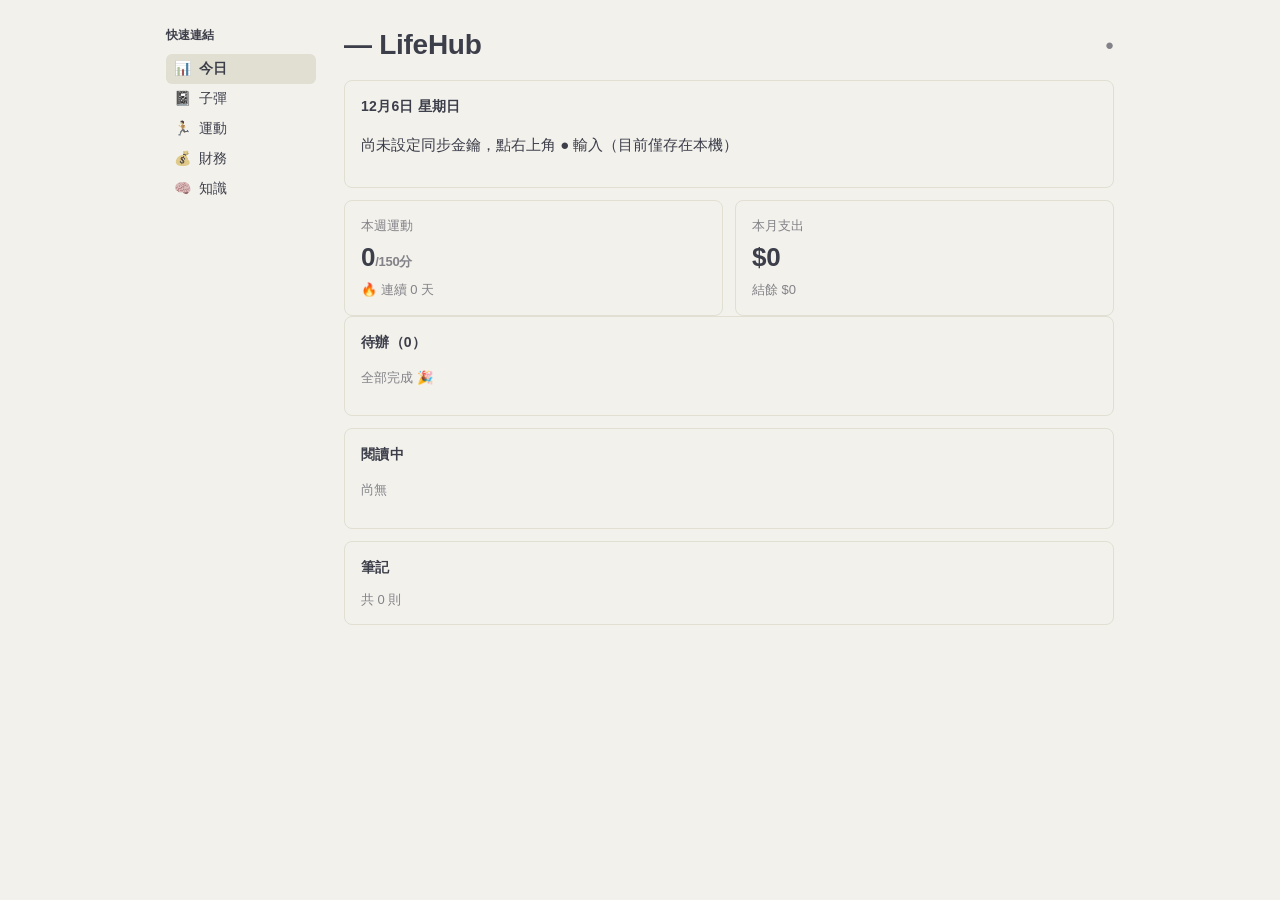
==== docs/index.html @ 7419448b "v1.2.1: single background color, strict palette (no hero images) Co-Authored-By: Claude Sonnet 5.5 <" ====
<!doctype html>
<html lang="zh-Hant"><head>
<meta charset="utf-8"><meta name="viewport" content="width=device-width,initial-scale=1,viewport-fit=cover">
<meta name="theme-color" content="#FCFBF9" media="(prefers-color-scheme: light)"><meta name="theme-color" content="#1E2027" media="(prefers-color-scheme: dark)">
<meta name="apple-mobile-web-app-capable" content="yes"><meta name="apple-mobile-web-app-status-bar-style" content="default">
<link rel="manifest" href="manifest.json"><link rel="apple-touch-icon" href="icon.svg">
<title>LifeHub</title><link rel="stylesheet" href="style.css"></head>
<body>
<div id="shell">
  <nav id="tabs"></nav>
  <div id="content">
    <header><h1>— LifeHub</h1><span id="sync" title="點擊立即同步">●</span></header>
    <main id="view"></main>
  </div>
</div>
<script src="app.js"></script>
</body></html>
---- docs/style.css ----
/* 方案 C：植物 Notion 頁 — Ivory / Moss / Smoke / Garden / Midnight */
/* 配色（嚴格取自方案 C 色票）：Ivory #F3F1EC · Moss #B6B8AB · Smoke #9FA3AD · Garden #E0DFD2 · Midnight #3C3E4A */
:root{--ivory:#F3F1EC;--moss:#B6B8AB;--smoke:#9FA3AD;--garden:#E0DFD2;--midnight:#3C3E4A;
--bg:var(--ivory);--card:var(--ivory);--soft:var(--garden);--line:var(--garden);--tx:var(--midnight);
--mut:color-mix(in srgb,var(--midnight) 62%,var(--ivory));--ac:var(--midnight);--btntx:var(--ivory);--link:color-mix(in srgb,var(--midnight) 78%,var(--ivory));
--ok:color-mix(in srgb,var(--moss) 55%,var(--midnight));--bad:var(--midnight)}
@media(prefers-color-scheme:dark){:root{--bg:color-mix(in srgb,var(--midnight) 62%,#000);--card:var(--midnight);--soft:color-mix(in srgb,var(--midnight) 82%,var(--ivory));--line:color-mix(in srgb,var(--midnight) 78%,var(--ivory));
--tx:var(--ivory);--mut:var(--smoke);--ac:var(--moss);--btntx:var(--midnight);--link:var(--moss);--ok:var(--moss);--bad:var(--garden)}}
*{box-sizing:border-box}
body{margin:0;background:var(--bg);color:var(--tx);font:15px/1.65 -apple-system,"PingFang TC","Noto Sans TC",sans-serif;padding-bottom:72px}
#shell{max-width:980px;margin:auto;padding:0 16px}
header{display:flex;justify-content:space-between;align-items:center;padding:18px 0 6px}
h1{margin:0;font-size:28px;letter-spacing:-.01em;font-weight:700}h2{font-size:14px;margin:0 0 10px;font-weight:700;letter-spacing:.02em}
#sync{cursor:pointer;color:var(--mut)}#sync.ok{color:var(--ok)}#sync.err{color:var(--bad)}
main{padding-top:6px}
header{padding-top:max(22px,env(safe-area-inset-top))}
.card{background:var(--card);border:1px solid var(--line);border-radius:8px;padding:14px 16px;margin-bottom:12px}
.grid{display:grid;grid-template-columns:1fr 1fr;gap:12px}.grid>.card{margin-bottom:0}
.big{font-size:26px;font-weight:700;letter-spacing:-.01em}.mut{color:var(--mut);font-size:13px}.ok{color:var(--ok)}.bad{color:var(--bad)}
input,select,textarea,button.b{width:100%;padding:10px 12px;margin:4px 0;border-radius:6px;border:1px solid var(--garden);background:var(--card);color:var(--tx);font:inherit}
input:focus,select:focus,textarea:focus{outline:none;border-color:var(--smoke)}
textarea{min-height:140px}
button.b{background:var(--ac);color:var(--btntx);border:0;font-weight:600;cursor:pointer}button.b.g{background:none;color:var(--mut);border:1px solid var(--line)}
.row{display:flex;gap:8px}.row>*{flex:1}
.item{display:flex;justify-content:space-between;align-items:center;padding:9px 0;border-bottom:1px solid var(--line)}.item:last-child{border:0}
.x{background:none;border:0;color:var(--mut);font-size:18px;padding:0 6px;cursor:pointer}
.tag{display:inline-block;background:var(--garden);border-radius:99px;padding:0 9px;font-size:12px;margin:2px 4px 2px 0;color:var(--link);cursor:pointer}
@media(prefers-color-scheme:dark){.tag{background:var(--soft)}}
.bar{height:6px;background:var(--garden);border-radius:3px;overflow:hidden}.bar i{display:block;height:100%;background:var(--moss)}
a.wl{color:var(--link);cursor:pointer;text-decoration:underline;text-underline-offset:3px}
pre{white-space:pre-wrap;font:inherit;margin:0}
/* 導覽：手機＝底部分頁；桌機＝左側「快速連結」 */
nav{position:fixed;bottom:0;left:0;right:0;display:flex;background:var(--card);border-top:1px solid var(--line);padding-bottom:env(safe-area-inset-bottom);z-index:5}
nav button{flex:1;background:none;border:0;color:var(--mut);padding:9px 0;font-size:12px;cursor:pointer}nav button.on{color:var(--tx);font-weight:700}nav span{display:block;font-size:19px;filter:grayscale(.6)}
@media(min-width:860px){
  body{padding-bottom:40px}
  #shell{display:grid;grid-template-columns:150px 1fr;gap:28px}
  nav{position:static;display:block;border:0;background:none;padding:26px 0 0;z-index:auto}
  nav::before{content:"快速連結";display:block;font-size:12px;font-weight:700;margin-bottom:8px}
  nav button{display:block;width:100%;text-align:left;padding:6px 8px;font-size:14px;border-radius:6px;color:var(--tx)}
  nav button.on{background:var(--soft);font-weight:700}nav span{display:inline;font-size:14px;margin-right:8px}
}
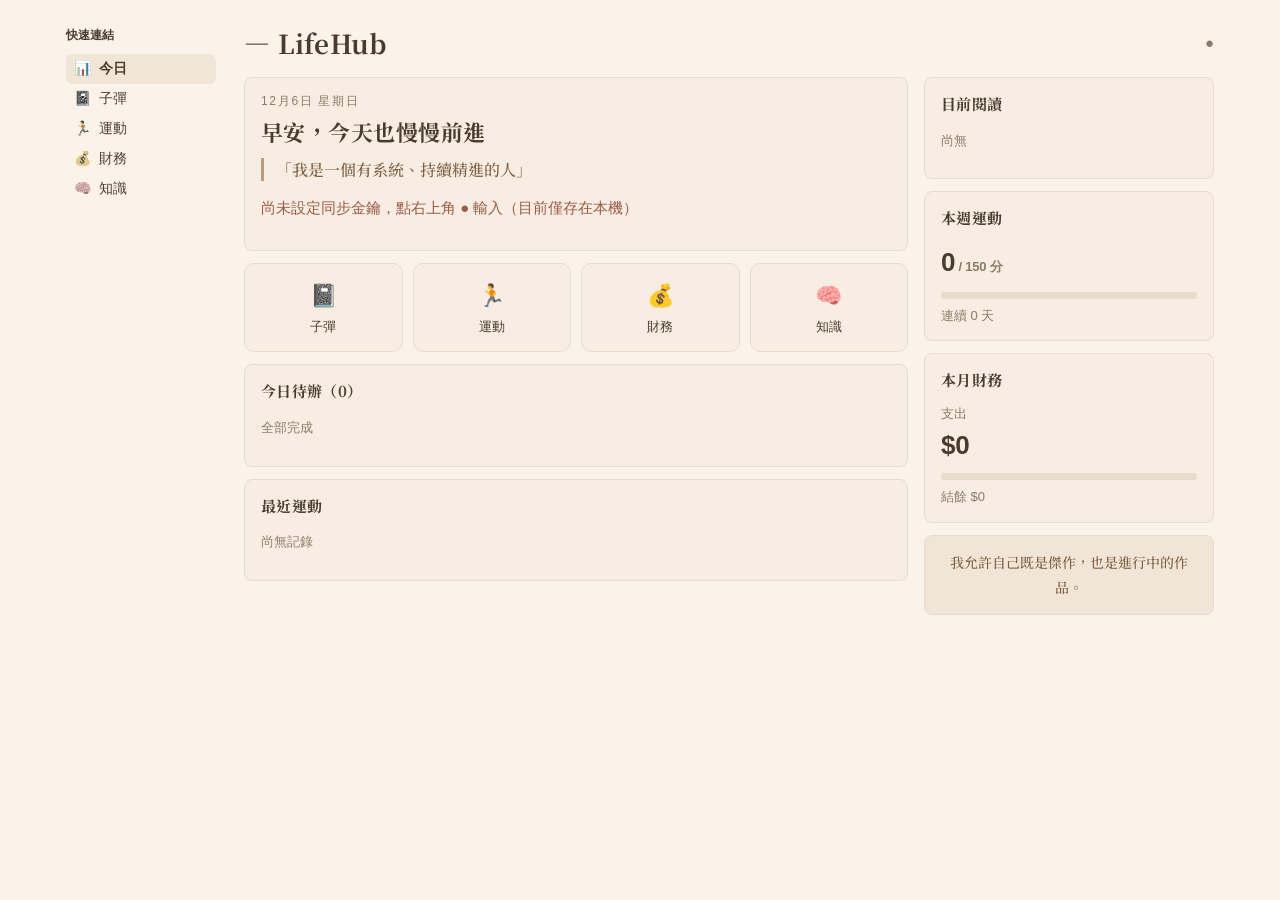
==== commit fd8a5551: "v1.3.0: warm Notion dashboard theme and Today dashboard layout Co-Authored-By: Claude Sonnet 5.5 <no" ====
--- a/docs/index.html
+++ b/docs/index.html
@@ -1,10 +1,10 @@
 <!doctype html>
 <html lang="zh-Hant"><head>
 <meta charset="utf-8"><meta name="viewport" content="width=device-width,initial-scale=1,viewport-fit=cover">
-<meta name="theme-color" content="#FCFBF9" media="(prefers-color-scheme: light)"><meta name="theme-color" content="#1E2027" media="(prefers-color-scheme: dark)">
+<meta name="theme-color" content="#FBF3EA" media="(prefers-color-scheme: light)"><meta name="theme-color" content="#2A221B" media="(prefers-color-scheme: dark)">
 <meta name="apple-mobile-web-app-capable" content="yes"><meta name="apple-mobile-web-app-status-bar-style" content="default">
 <link rel="manifest" href="manifest.json"><link rel="apple-touch-icon" href="icon.svg">
-<title>LifeHub</title><link rel="stylesheet" href="style.css"></head>
+<title>LifeHub</title><link rel="preconnect" href="https://fonts.googleapis.com"><link href="https://fonts.googleapis.com/css2?family=Noto+Serif+TC:wght@500;700&display=swap" rel="stylesheet"><link rel="stylesheet" href="style.css"></head>
 <body>
 <div id="shell">
   <nav id="tabs"></nav>
--- a/docs/style.css
+++ b/docs/style.css
@@ -1,32 +1,29 @@
 /* 方案 C：植物 Notion 頁 — Ivory / Moss / Smoke / Garden / Midnight */
-/* 配色（嚴格取自方案 C 色票）：Ivory #F3F1EC · Moss #B6B8AB · Smoke #9FA3AD · Garden #E0DFD2 · Midnight #3C3E4A */
-:root{--ivory:#F3F1EC;--moss:#B6B8AB;--smoke:#9FA3AD;--garden:#E0DFD2;--midnight:#3C3E4A;
---bg:var(--ivory);--card:var(--ivory);--soft:var(--garden);--line:var(--garden);--tx:var(--midnight);
---mut:color-mix(in srgb,var(--midnight) 62%,var(--ivory));--ac:var(--midnight);--btntx:var(--ivory);--link:color-mix(in srgb,var(--midnight) 78%,var(--ivory));
---ok:color-mix(in srgb,var(--moss) 55%,var(--midnight));--bad:var(--midnight)}
-@media(prefers-color-scheme:dark){:root{--bg:color-mix(in srgb,var(--midnight) 62%,#000);--card:var(--midnight);--soft:color-mix(in srgb,var(--midnight) 82%,var(--ivory));--line:color-mix(in srgb,var(--midnight) 78%,var(--ivory));
---tx:var(--ivory);--mut:var(--smoke);--ac:var(--moss);--btntx:var(--midnight);--link:var(--moss);--ok:var(--moss);--bad:var(--garden)}}
+/* 配色：取自 Pinterest「Aesthetic Notion Life Dashboard」——奶油米白、淺米卡片、咖啡棕強調 */
+:root{--bg:#FBF3EA;--card:#F7EDE2;--soft:#F1E5D7;--line:#E8DCCD;--tx:#4A3B2E;--mut:#8E7A68;--ac:#87694B;--btntx:#FBF3EA;--link:#7D5F41;
+--ok:#7D8B66;--bad:#9C5B48;--bar:#B79B7C;--tagbg:#EBDFD0}
+@media(prefers-color-scheme:dark){:root{--bg:#2A221B;--card:#342B23;--soft:#3C3228;--line:#4A3E33;--tx:#F3E9DD;--mut:#B3A08C;--ac:#C9A47E;--btntx:#2A221B;--link:#D9B995;
+--ok:#A7B38F;--bad:#D39A92;--bar:#C9A47E;--tagbg:#463A2F}}
 *{box-sizing:border-box}
 body{margin:0;background:var(--bg);color:var(--tx);font:15px/1.65 -apple-system,"PingFang TC","Noto Sans TC",sans-serif;padding-bottom:72px}
-#shell{max-width:980px;margin:auto;padding:0 16px}
+#shell{max-width:1180px;margin:auto;padding:0 16px}
 header{display:flex;justify-content:space-between;align-items:center;padding:18px 0 6px}
-h1{margin:0;font-size:28px;letter-spacing:-.01em;font-weight:700}h2{font-size:14px;margin:0 0 10px;font-weight:700;letter-spacing:.02em}
+h1,h2,.serif{font-family:"Noto Serif TC","Songti TC",serif}h1{margin:0;font-size:26px;letter-spacing:.01em;font-weight:700}h2{font-size:15px;margin:0 0 10px;font-weight:700;letter-spacing:.02em}
 #sync{cursor:pointer;color:var(--mut)}#sync.ok{color:var(--ok)}#sync.err{color:var(--bad)}
 main{padding-top:6px}
 header{padding-top:max(22px,env(safe-area-inset-top))}
 .card{background:var(--card);border:1px solid var(--line);border-radius:8px;padding:14px 16px;margin-bottom:12px}
 .grid{display:grid;grid-template-columns:1fr 1fr;gap:12px}.grid>.card{margin-bottom:0}
 .big{font-size:26px;font-weight:700;letter-spacing:-.01em}.mut{color:var(--mut);font-size:13px}.ok{color:var(--ok)}.bad{color:var(--bad)}
-input,select,textarea,button.b{width:100%;padding:10px 12px;margin:4px 0;border-radius:6px;border:1px solid var(--garden);background:var(--card);color:var(--tx);font:inherit}
+input,select,textarea,button.b{width:100%;padding:10px 12px;margin:4px 0;border-radius:6px;border:1px solid var(--line);background:var(--bg);color:var(--tx);font:inherit}
 input:focus,select:focus,textarea:focus{outline:none;border-color:var(--smoke)}
 textarea{min-height:140px}
 button.b{background:var(--ac);color:var(--btntx);border:0;font-weight:600;cursor:pointer}button.b.g{background:none;color:var(--mut);border:1px solid var(--line)}
 .row{display:flex;gap:8px}.row>*{flex:1}
 .item{display:flex;justify-content:space-between;align-items:center;padding:9px 0;border-bottom:1px solid var(--line)}.item:last-child{border:0}
 .x{background:none;border:0;color:var(--mut);font-size:18px;padding:0 6px;cursor:pointer}
-.tag{display:inline-block;background:var(--garden);border-radius:99px;padding:0 9px;font-size:12px;margin:2px 4px 2px 0;color:var(--link);cursor:pointer}
-@media(prefers-color-scheme:dark){.tag{background:var(--soft)}}
-.bar{height:6px;background:var(--garden);border-radius:3px;overflow:hidden}.bar i{display:block;height:100%;background:var(--moss)}
+.tag{display:inline-block;background:var(--tagbg);border-radius:99px;padding:0 9px;font-size:12px;margin:2px 4px 2px 0;color:var(--link);cursor:pointer}
+.bar{height:7px;background:var(--line);border-radius:3px;overflow:hidden}.bar i{display:block;height:100%;background:var(--bar)}
 a.wl{color:var(--link);cursor:pointer;text-decoration:underline;text-underline-offset:3px}
 pre{white-space:pre-wrap;font:inherit;margin:0}
 /* 導覽：手機＝底部分頁；桌機＝左側「快速連結」 */
@@ -40,3 +37,13 @@
   nav button{display:block;width:100%;text-align:left;padding:6px 8px;font-size:14px;border-radius:6px;color:var(--tx)}
   nav button.on{background:var(--soft);font-weight:700}nav span{display:inline;font-size:14px;margin-right:8px}
 }
+
+/* 今日儀表板（參考範本：問候＋身分宣言、快速入口方塊、中欄主內容、右欄小卡片） */
+.dash{display:grid;grid-template-columns:1fr;gap:12px}.dash .card{margin-bottom:12px}.dc,.dr{min-width:0}
+.hello .eyebrow{font-size:12px;letter-spacing:.14em;color:var(--mut)}.hello h2{font-size:22px;margin:2px 0 8px}
+.idq{display:block;font:500 16px "Noto Serif TC",serif;color:var(--link);cursor:pointer;quotes:"「" "」";padding-left:12px;border-left:3px solid var(--bar)}
+.tiles{display:grid;grid-template-columns:repeat(auto-fit,minmax(92px,1fr));gap:10px;margin-bottom:12px}
+.tile{background:var(--card);border:1px solid var(--line);border-radius:10px;padding:14px 8px;text-align:center;cursor:pointer;font-size:13px;color:var(--tx)}.tile span{display:block;font-size:22px;margin-bottom:2px}.tile:hover{background:var(--soft)}
+.book{display:flex;gap:12px;align-items:center}.cover{width:46px;height:64px;border-radius:3px 6px 6px 3px;background:var(--ac);color:var(--btntx);font:700 11px/1.2 "Noto Serif TC",serif;padding:6px;display:flex;align-items:flex-end;box-shadow:2px 2px 0 var(--line)}
+.quote{text-align:center;font:500 14px/1.8 "Noto Serif TC",serif;color:var(--link);cursor:pointer;background:var(--soft)}
+@media(min-width:1000px){.dash{grid-template-columns:1fr 290px;gap:16px}}
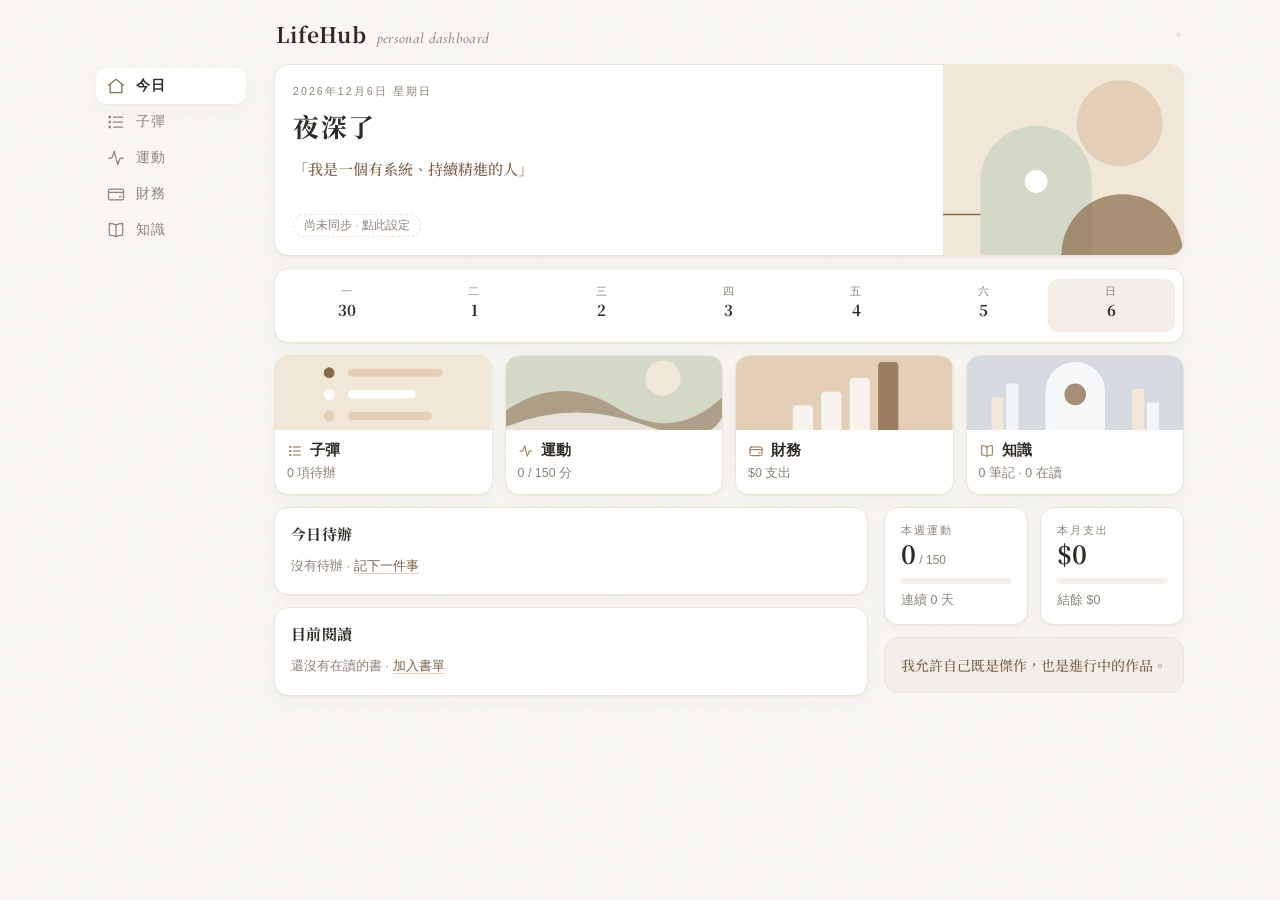
==== commit 553457da: "v1.4.0: redesign — light warm palette, line icons, abstract cover blocks, denser Today Co-Authored-B" ====
--- a/docs/index.html
+++ b/docs/index.html
@@ -1,15 +1,15 @@
 <!doctype html>
 <html lang="zh-Hant"><head>
 <meta charset="utf-8"><meta name="viewport" content="width=device-width,initial-scale=1,viewport-fit=cover">
-<meta name="theme-color" content="#FBF3EA" media="(prefers-color-scheme: light)"><meta name="theme-color" content="#2A221B" media="(prefers-color-scheme: dark)">
+<meta name="theme-color" content="#FAF8F4" media="(prefers-color-scheme: light)"><meta name="theme-color" content="#1F1B17" media="(prefers-color-scheme: dark)">
 <meta name="apple-mobile-web-app-capable" content="yes"><meta name="apple-mobile-web-app-status-bar-style" content="default">
 <link rel="manifest" href="manifest.json"><link rel="apple-touch-icon" href="icon.svg">
-<title>LifeHub</title><link rel="preconnect" href="https://fonts.googleapis.com"><link href="https://fonts.googleapis.com/css2?family=Noto+Serif+TC:wght@500;700&display=swap" rel="stylesheet"><link rel="stylesheet" href="style.css"></head>
+<title>LifeHub</title><link rel="preconnect" href="https://fonts.googleapis.com"><link href="https://fonts.googleapis.com/css2?family=Cormorant+Garamond:ital,wght@1,500&family=Noto+Serif+TC:wght@500;700&display=swap" rel="stylesheet"><link rel="stylesheet" href="style.css"></head>
 <body>
 <div id="shell">
   <nav id="tabs"></nav>
   <div id="content">
-    <header><h1>— LifeHub</h1><span id="sync" title="點擊立即同步">●</span></header>
+    <header><div class="brand"><h1>LifeHub</h1><em>personal dashboard</em></div><span id="sync" title="點擊立即同步">●</span></header>
     <main id="view"></main>
   </div>
 </div>
--- a/docs/style.css
+++ b/docs/style.css
@@ -1,49 +1,65 @@
-/* 方案 C：植物 Notion 頁 — Ivory / Moss / Smoke / Garden / Midnight */
-/* 配色：取自 Pinterest「Aesthetic Notion Life Dashboard」——奶油米白、淺米卡片、咖啡棕強調 */
-:root{--bg:#FBF3EA;--card:#F7EDE2;--soft:#F1E5D7;--line:#E8DCCD;--tx:#4A3B2E;--mut:#8E7A68;--ac:#87694B;--btntx:#FBF3EA;--link:#7D5F41;
---ok:#7D8B66;--bad:#9C5B48;--bar:#B79B7C;--tagbg:#EBDFD0}
-@media(prefers-color-scheme:dark){:root{--bg:#2A221B;--card:#342B23;--soft:#3C3228;--line:#4A3E33;--tx:#F3E9DD;--mut:#B3A08C;--ac:#C9A47E;--btntx:#2A221B;--link:#D9B995;
---ok:#A7B38F;--bad:#D39A92;--bar:#C9A47E;--tagbg:#463A2F}}
+/* LifeHub v1.4 — 暖紙色＋抽象色塊；細線圖示；襯線標題；中等密度 */
+:root{--bg:#FAF8F4;--card:#FFFFFF;--soft:#F3EFE8;--line:#EBE5DA;--tx:#2E2A25;--mut:#8C8377;--ac:#3A332C;--btntx:#FCFAF6;--link:#7A5E43;
+--ok:#6F7D5C;--bad:#A2553F;--bar:#B08D68;--tagbg:#F1ECE3;--clay:#E3CFB8;--sand:#F0E7D8;--sage:#D3D8C7;--mist:#D5DAE0;--cocoa:#8A6B4A;
+--shadow:0 1px 2px rgba(58,45,30,.04),0 6px 18px rgba(58,45,30,.04)}
+@media(prefers-color-scheme:dark){:root{--bg:#1F1B17;--card:#29241F;--soft:#322C26;--line:#3D362E;--tx:#F1EAE0;--mut:#A89C8D;--ac:#E9DFD0;--btntx:#1F1B17;--link:#D8B893;
+--ok:#A9B595;--bad:#DDA08F;--bar:#C9A47E;--tagbg:#3A332B;--clay:#7A634D;--sand:#5A4E40;--sage:#5F6753;--mist:#55606B;--cocoa:#C9A47E;--shadow:0 1px 2px rgba(0,0,0,.35)}}
 *{box-sizing:border-box}
-body{margin:0;background:var(--bg);color:var(--tx);font:15px/1.65 -apple-system,"PingFang TC","Noto Sans TC",sans-serif;padding-bottom:72px}
-#shell{max-width:1180px;margin:auto;padding:0 16px}
-header{display:flex;justify-content:space-between;align-items:center;padding:18px 0 6px}
-h1,h2,.serif{font-family:"Noto Serif TC","Songti TC",serif}h1{margin:0;font-size:26px;letter-spacing:.01em;font-weight:700}h2{font-size:15px;margin:0 0 10px;font-weight:700;letter-spacing:.02em}
-#sync{cursor:pointer;color:var(--mut)}#sync.ok{color:var(--ok)}#sync.err{color:var(--bad)}
-main{padding-top:6px}
-header{padding-top:max(22px,env(safe-area-inset-top))}
-.card{background:var(--card);border:1px solid var(--line);border-radius:8px;padding:14px 16px;margin-bottom:12px}
+body{margin:0;background-color:var(--bg);color:var(--tx);font:14.5px/1.6 -apple-system,"PingFang TC","Noto Sans TC",sans-serif;padding-bottom:76px;-webkit-font-smoothing:antialiased;
+background-image:url("data:image/svg+xml,%3Csvg xmlns='http://www.w3.org/2000/svg' width='180' height='180'%3E%3Cfilter id='n'%3E%3CfeTurbulence type='fractalNoise' baseFrequency='.85' numOctaves='2' stitchTiles='stitch'/%3E%3CfeColorMatrix values='0 0 0 0 .4 0 0 0 0 .32 0 0 0 0 .22 0 0 0 .03 0'/%3E%3C/filter%3E%3Crect width='100%25' height='100%25' filter='url(%23n)'/%3E%3C/svg%3E")}
+#shell{max-width:1120px;margin:auto;padding:0 16px}
+header{display:flex;justify-content:space-between;align-items:center;padding:max(18px,env(safe-area-inset-top)) 2px 12px}
+.brand{display:flex;align-items:baseline;gap:10px}
+h1,h2,.serif,.big{font-family:"Noto Serif TC","Songti TC",serif}
+h1{margin:0;font-size:21px;font-weight:700;letter-spacing:.04em;cursor:pointer}
+.brand em{font:italic 500 15px "Cormorant Garamond","Noto Serif TC",serif;color:var(--mut);letter-spacing:.02em}
+h2{font-size:15px;margin:0 0 10px;font-weight:700;letter-spacing:.03em}
+.eyebrow{font-size:10.5px;letter-spacing:.2em;text-transform:uppercase;color:var(--mut)}
+.ptitle{margin:2px 2px 12px}.ptitle h2{font-size:24px;margin:0}.ptitle .eyebrow{font:italic 500 14px "Cormorant Garamond",serif;letter-spacing:.04em;text-transform:none}
+#sync{cursor:pointer;color:var(--line);font-size:12px}#sync.ok{color:var(--ok)}#sync.err{color:var(--bad)}
+.ic{width:20px;height:20px;flex:none}
+.card{background:var(--card);border:1px solid var(--line);border-radius:14px;padding:14px 16px;margin-bottom:12px;box-shadow:var(--shadow)}
 .grid{display:grid;grid-template-columns:1fr 1fr;gap:12px}.grid>.card{margin-bottom:0}
-.big{font-size:26px;font-weight:700;letter-spacing:-.01em}.mut{color:var(--mut);font-size:13px}.ok{color:var(--ok)}.bad{color:var(--bad)}
-input,select,textarea,button.b{width:100%;padding:10px 12px;margin:4px 0;border-radius:6px;border:1px solid var(--line);background:var(--bg);color:var(--tx);font:inherit}
-input:focus,select:focus,textarea:focus{outline:none;border-color:var(--smoke)}
-textarea{min-height:140px}
-button.b{background:var(--ac);color:var(--btntx);border:0;font-weight:600;cursor:pointer}button.b.g{background:none;color:var(--mut);border:1px solid var(--line)}
+.big{font-size:25px;font-weight:700;font-variant-numeric:tabular-nums;line-height:1.25}.big small{font:400 12px -apple-system,"PingFang TC",sans-serif}
+.mut{color:var(--mut);font-size:12.5px}.ok{color:var(--ok)}.bad{color:var(--bad)}
+input,select,textarea,button.b{width:100%;padding:10px 12px;margin:4px 0;border-radius:10px;border:1px solid var(--line);background:var(--bg);color:var(--tx);font:inherit;-webkit-appearance:none;appearance:none}
+input:focus,select:focus,textarea:focus{outline:none;border-color:var(--bar)}
+textarea{min-height:130px}
+button.b{background:var(--ac);color:var(--btntx);border:0;font-weight:600;cursor:pointer;letter-spacing:.06em}button.b.g{background:none;color:var(--mut);border:1px solid var(--line)}
 .row{display:flex;gap:8px}.row>*{flex:1}
-.item{display:flex;justify-content:space-between;align-items:center;padding:9px 0;border-bottom:1px solid var(--line)}.item:last-child{border:0}
-.x{background:none;border:0;color:var(--mut);font-size:18px;padding:0 6px;cursor:pointer}
-.tag{display:inline-block;background:var(--tagbg);border-radius:99px;padding:0 9px;font-size:12px;margin:2px 4px 2px 0;color:var(--link);cursor:pointer}
-.bar{height:7px;background:var(--line);border-radius:3px;overflow:hidden}.bar i{display:block;height:100%;background:var(--bar)}
-a.wl{color:var(--link);cursor:pointer;text-decoration:underline;text-underline-offset:3px}
+.item{display:flex;justify-content:space-between;align-items:center;padding:9px 0;border-bottom:1px solid var(--line)}.item:last-child{border:0;padding-bottom:2px}
+.x{background:none;border:0;color:var(--mut);font-size:16px;padding:0 6px;cursor:pointer}
+.tag{display:inline-block;background:var(--tagbg);border-radius:99px;padding:0 9px;font-size:11.5px;margin:2px 4px 2px 0;color:var(--link);cursor:pointer}
+.bar{height:6px;background:var(--soft);border-radius:3px;overflow:hidden}.bar i{display:block;height:100%;background:var(--bar);border-radius:3px}
+a.wl{color:var(--link);cursor:pointer;text-decoration:underline;text-decoration-color:var(--clay);text-underline-offset:3px}
 pre{white-space:pre-wrap;font:inherit;margin:0}
-/* 導覽：手機＝底部分頁；桌機＝左側「快速連結」 */
+.empty{color:var(--mut);font-size:13px;margin:4px 0}
+.dot{display:inline-block;width:16px;height:16px;border:1.5px solid var(--bar);border-radius:50%;margin-right:10px;vertical-align:-3px;cursor:pointer}
+/* 今日 */
+.hero{display:flex;justify-content:space-between;gap:10px;padding:0;overflow:hidden}
+.hero-t{padding:18px 6px 18px 18px;flex:1;min-width:0}.hero h2{font-size:26px;margin:6px 0 10px;letter-spacing:.06em}
+.hero-art{width:38%;max-width:240px;flex:none}.hero-art svg{display:block;width:100%;height:100%}
+.idq{display:block;font:500 15px/1.6 "Noto Serif TC",serif;color:var(--link);cursor:pointer;quotes:"「" "」"}
+.chip{display:inline-block;margin-top:10px;font-size:11.5px;color:var(--mut);border:1px dashed var(--line);border-radius:99px;padding:1px 10px;cursor:pointer}
+.week{display:grid;grid-template-columns:repeat(7,1fr);padding:10px 8px;text-align:center}
+.week div{padding:4px 0;border-radius:10px}.week small{display:block;font-size:10.5px;color:var(--mut);letter-spacing:.1em}.week b{display:block;font:700 15px "Noto Serif TC",serif}
+.week i{display:block;width:5px;height:5px;border-radius:50%;margin:3px auto 0;background:transparent}.week i.on{background:var(--bar)}.week .today{background:var(--soft)}
+.tiles{display:grid;grid-template-columns:1fr 1fr;gap:12px;margin-bottom:12px}
+.tile{background:var(--card);border:1px solid var(--line);border-radius:14px;overflow:hidden;cursor:pointer;box-shadow:var(--shadow)}
+.tile svg.cv{display:block;width:100%;height:74px}.tile .tl{padding:9px 12px 11px}.tile .tn{display:flex;align-items:center;gap:7px;font-weight:600}.tile .ic{width:16px;height:16px;color:var(--cocoa)}
+.dash{display:grid;grid-template-columns:1fr;gap:0}.dc,.dr{min-width:0}
+.book{display:flex;gap:12px;align-items:center}.cover{width:44px;height:62px;border-radius:2px 6px 6px 2px;background:var(--cocoa);color:var(--card);font:700 10.5px/1.25 "Noto Serif TC",serif;padding:6px;display:flex;align-items:flex-end;box-shadow:inset 3px 0 0 rgba(0,0,0,.12)}
+.quote{text-align:center;font:500 14px/1.9 "Noto Serif TC",serif;color:var(--link);cursor:pointer;background:var(--soft);box-shadow:none}
+/* 導覽 */
 nav{position:fixed;bottom:0;left:0;right:0;display:flex;background:var(--card);border-top:1px solid var(--line);padding-bottom:env(safe-area-inset-bottom);z-index:5}
-nav button{flex:1;background:none;border:0;color:var(--mut);padding:9px 0;font-size:12px;cursor:pointer}nav button.on{color:var(--tx);font-weight:700}nav span{display:block;font-size:19px;filter:grayscale(.6)}
+nav button{flex:1;background:none;border:0;color:var(--mut);padding:9px 0 7px;font-size:10.5px;letter-spacing:.08em;cursor:pointer;display:flex;flex-direction:column;align-items:center;gap:3px}
+nav button.on{color:var(--tx);font-weight:700}nav button.on .ic{color:var(--cocoa)}
+@media(min-width:700px){.tiles{grid-template-columns:repeat(4,1fr)}}
+@media(min-width:1000px){.dash{grid-template-columns:1fr 300px;gap:16px}}
 @media(min-width:860px){
   body{padding-bottom:40px}
   #shell{display:grid;grid-template-columns:150px 1fr;gap:28px}
-  nav{position:static;display:block;border:0;background:none;padding:26px 0 0;z-index:auto}
-  nav::before{content:"快速連結";display:block;font-size:12px;font-weight:700;margin-bottom:8px}
-  nav button{display:block;width:100%;text-align:left;padding:6px 8px;font-size:14px;border-radius:6px;color:var(--tx)}
-  nav button.on{background:var(--soft);font-weight:700}nav span{display:inline;font-size:14px;margin-right:8px}
+  nav{position:static;display:block;border:0;background:none;padding:68px 0 0;z-index:auto}
+  nav button{flex-direction:row;gap:10px;width:100%;padding:8px 10px;font-size:13.5px;letter-spacing:.04em;border-radius:10px;color:var(--mut)}
+  nav button.on{background:var(--card);box-shadow:var(--shadow);color:var(--tx)}
 }
-
-/* 今日儀表板（參考範本：問候＋身分宣言、快速入口方塊、中欄主內容、右欄小卡片） */
-.dash{display:grid;grid-template-columns:1fr;gap:12px}.dash .card{margin-bottom:12px}.dc,.dr{min-width:0}
-.hello .eyebrow{font-size:12px;letter-spacing:.14em;color:var(--mut)}.hello h2{font-size:22px;margin:2px 0 8px}
-.idq{display:block;font:500 16px "Noto Serif TC",serif;color:var(--link);cursor:pointer;quotes:"「" "」";padding-left:12px;border-left:3px solid var(--bar)}
-.tiles{display:grid;grid-template-columns:repeat(auto-fit,minmax(92px,1fr));gap:10px;margin-bottom:12px}
-.tile{background:var(--card);border:1px solid var(--line);border-radius:10px;padding:14px 8px;text-align:center;cursor:pointer;font-size:13px;color:var(--tx)}.tile span{display:block;font-size:22px;margin-bottom:2px}.tile:hover{background:var(--soft)}
-.book{display:flex;gap:12px;align-items:center}.cover{width:46px;height:64px;border-radius:3px 6px 6px 3px;background:var(--ac);color:var(--btntx);font:700 11px/1.2 "Noto Serif TC",serif;padding:6px;display:flex;align-items:flex-end;box-shadow:2px 2px 0 var(--line)}
-.quote{text-align:center;font:500 14px/1.8 "Noto Serif TC",serif;color:var(--link);cursor:pointer;background:var(--soft)}
-@media(min-width:1000px){.dash{grid-template-columns:1fr 290px;gap:16px}}
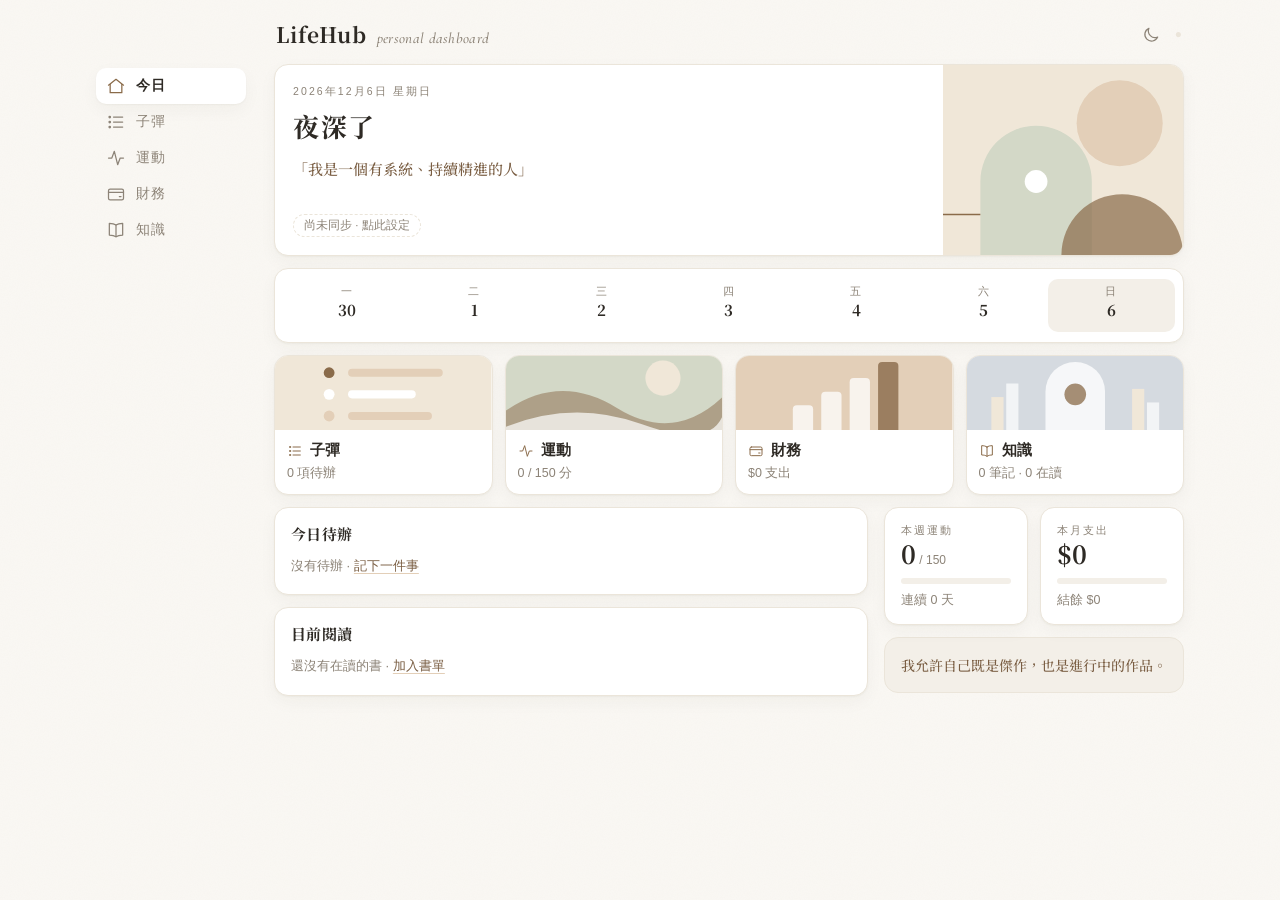
==== commit 2e6ac22a: "v1.4.1: default to light theme (ignore system dark mode), add theme toggle Co-Authored-By: Claude Op" ====
--- a/docs/index.html
+++ b/docs/index.html
@@ -1,15 +1,16 @@
 <!doctype html>
 <html lang="zh-Hant"><head>
 <meta charset="utf-8"><meta name="viewport" content="width=device-width,initial-scale=1,viewport-fit=cover">
-<meta name="theme-color" content="#FAF8F4" media="(prefers-color-scheme: light)"><meta name="theme-color" content="#1F1B17" media="(prefers-color-scheme: dark)">
+<meta name="theme-color" content="#FAF8F4">
 <meta name="apple-mobile-web-app-capable" content="yes"><meta name="apple-mobile-web-app-status-bar-style" content="default">
 <link rel="manifest" href="manifest.json"><link rel="apple-touch-icon" href="icon.svg">
 <title>LifeHub</title><link rel="preconnect" href="https://fonts.googleapis.com"><link href="https://fonts.googleapis.com/css2?family=Cormorant+Garamond:ital,wght@1,500&family=Noto+Serif+TC:wght@500;700&display=swap" rel="stylesheet"><link rel="stylesheet" href="style.css"></head>
 <body>
+<script>document.documentElement.dataset.theme=localStorage.getItem("lh_theme")||"light"</script>
 <div id="shell">
   <nav id="tabs"></nav>
   <div id="content">
-    <header><div class="brand"><h1>LifeHub</h1><em>personal dashboard</em></div><span id="sync" title="點擊立即同步">●</span></header>
+    <header><div class="brand"><h1>LifeHub</h1><em>personal dashboard</em></div><span style="display:flex;align-items:center"><button id="theme" title="切換淺色／深色" aria-label="切換淺色／深色"></button><span id="sync" title="點擊立即同步">●</span></span></header>
     <main id="view"></main>
   </div>
 </div>
--- a/docs/style.css
+++ b/docs/style.css
@@ -1,9 +1,9 @@
 /* LifeHub v1.4 — 暖紙色＋抽象色塊；細線圖示；襯線標題；中等密度 */
-:root{--bg:#FAF8F4;--card:#FFFFFF;--soft:#F3EFE8;--line:#EBE5DA;--tx:#2E2A25;--mut:#8C8377;--ac:#3A332C;--btntx:#FCFAF6;--link:#7A5E43;
+:root{color-scheme:light;--bg:#FAF8F4;--card:#FFFFFF;--soft:#F3EFE8;--line:#EBE5DA;--tx:#2E2A25;--mut:#8C8377;--ac:#3A332C;--btntx:#FCFAF6;--link:#7A5E43;
 --ok:#6F7D5C;--bad:#A2553F;--bar:#B08D68;--tagbg:#F1ECE3;--clay:#E3CFB8;--sand:#F0E7D8;--sage:#D3D8C7;--mist:#D5DAE0;--cocoa:#8A6B4A;
 --shadow:0 1px 2px rgba(58,45,30,.04),0 6px 18px rgba(58,45,30,.04)}
-@media(prefers-color-scheme:dark){:root{--bg:#1F1B17;--card:#29241F;--soft:#322C26;--line:#3D362E;--tx:#F1EAE0;--mut:#A89C8D;--ac:#E9DFD0;--btntx:#1F1B17;--link:#D8B893;
---ok:#A9B595;--bad:#DDA08F;--bar:#C9A47E;--tagbg:#3A332B;--clay:#7A634D;--sand:#5A4E40;--sage:#5F6753;--mist:#55606B;--cocoa:#C9A47E;--shadow:0 1px 2px rgba(0,0,0,.35)}}
+:root[data-theme=dark]{color-scheme:dark;--bg:#1F1B17;--card:#29241F;--soft:#322C26;--line:#3D362E;--tx:#F1EAE0;--mut:#A89C8D;--ac:#E9DFD0;--btntx:#1F1B17;--link:#D8B893;
+--ok:#A9B595;--bad:#DDA08F;--bar:#C9A47E;--tagbg:#3A332B;--clay:#7A634D;--sand:#5A4E40;--sage:#5F6753;--mist:#55606B;--cocoa:#C9A47E;--shadow:0 1px 2px rgba(0,0,0,.35)}
 *{box-sizing:border-box}
 body{margin:0;background-color:var(--bg);color:var(--tx);font:14.5px/1.6 -apple-system,"PingFang TC","Noto Sans TC",sans-serif;padding-bottom:76px;-webkit-font-smoothing:antialiased;
 background-image:url("data:image/svg+xml,%3Csvg xmlns='http://www.w3.org/2000/svg' width='180' height='180'%3E%3Cfilter id='n'%3E%3CfeTurbulence type='fractalNoise' baseFrequency='.85' numOctaves='2' stitchTiles='stitch'/%3E%3CfeColorMatrix values='0 0 0 0 .4 0 0 0 0 .32 0 0 0 0 .22 0 0 0 .03 0'/%3E%3C/filter%3E%3Crect width='100%25' height='100%25' filter='url(%23n)'/%3E%3C/svg%3E")}
@@ -16,6 +16,7 @@
 h2{font-size:15px;margin:0 0 10px;font-weight:700;letter-spacing:.03em}
 .eyebrow{font-size:10.5px;letter-spacing:.2em;text-transform:uppercase;color:var(--mut)}
 .ptitle{margin:2px 2px 12px}.ptitle h2{font-size:24px;margin:0}.ptitle .eyebrow{font:italic 500 14px "Cormorant Garamond",serif;letter-spacing:.04em;text-transform:none}
+#theme{background:none;border:0;color:var(--mut);cursor:pointer;padding:4px;margin-right:10px;display:inline-flex}
 #sync{cursor:pointer;color:var(--line);font-size:12px}#sync.ok{color:var(--ok)}#sync.err{color:var(--bad)}
 .ic{width:20px;height:20px;flex:none}
 .card{background:var(--card);border:1px solid var(--line);border-radius:14px;padding:14px 16px;margin-bottom:12px;box-shadow:var(--shadow)}
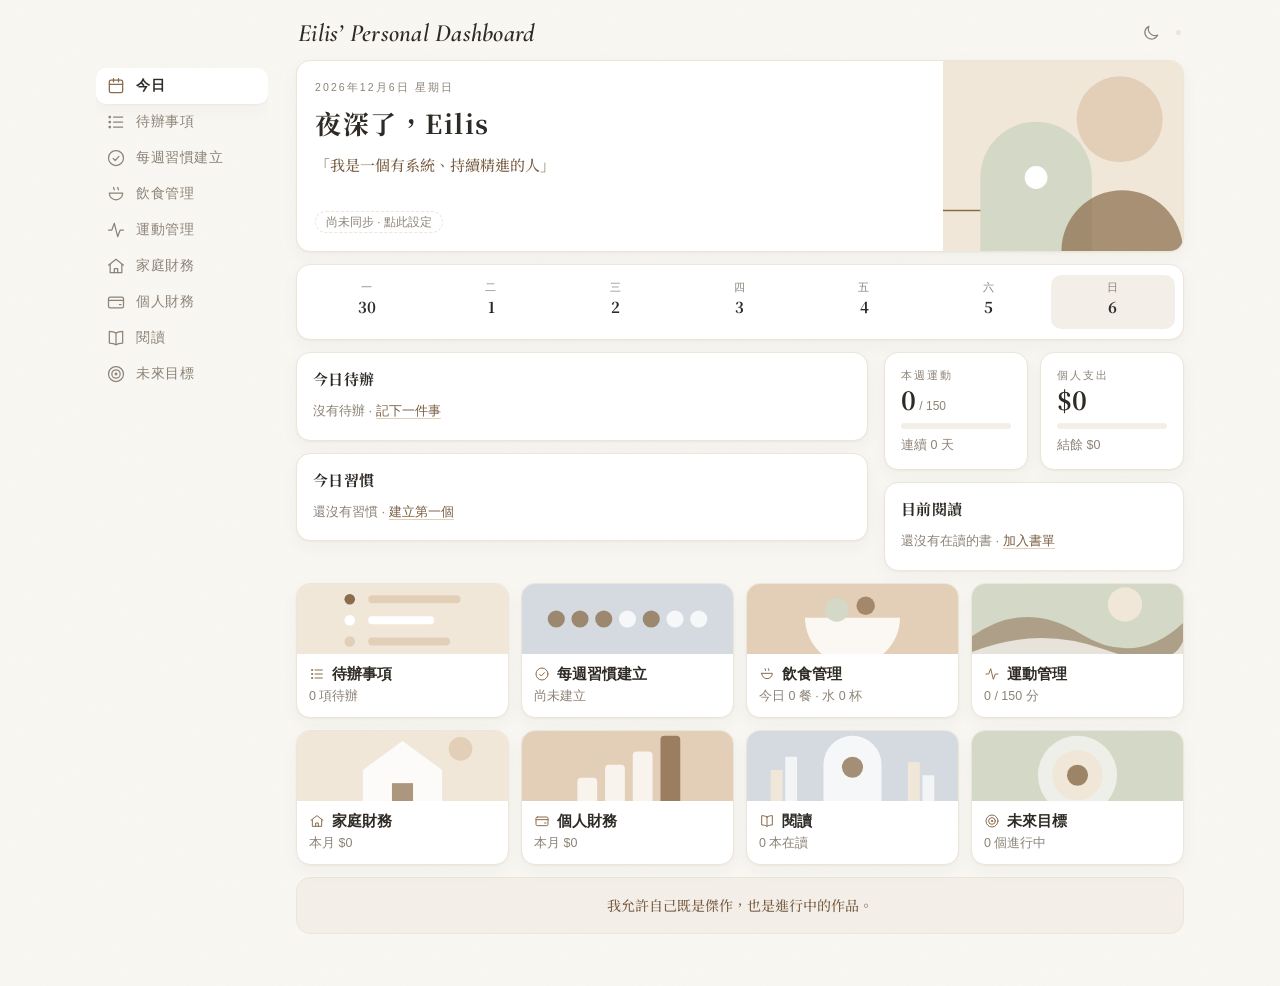
==== commit 7a7cd3d4: "v1.5.0: rename to Eilis' Personal Dashboard; nine-section nav; habits, nutrition, goals; split famil" ====
--- a/docs/index.html
+++ b/docs/index.html
@@ -4,13 +4,13 @@
 <meta name="theme-color" content="#FAF8F4">
 <meta name="apple-mobile-web-app-capable" content="yes"><meta name="apple-mobile-web-app-status-bar-style" content="default">
 <link rel="manifest" href="manifest.json"><link rel="apple-touch-icon" href="icon.svg">
-<title>LifeHub</title><link rel="preconnect" href="https://fonts.googleapis.com"><link href="https://fonts.googleapis.com/css2?family=Cormorant+Garamond:ital,wght@1,500&family=Noto+Serif+TC:wght@500;700&display=swap" rel="stylesheet"><link rel="stylesheet" href="style.css"></head>
+<title>Eilis’ Personal Dashboard</title><link rel="preconnect" href="https://fonts.googleapis.com"><link href="https://fonts.googleapis.com/css2?family=Cormorant+Garamond:ital,wght@0,600;1,500;1,600&family=Noto+Serif+TC:wght@500;700&display=swap" rel="stylesheet"><link rel="stylesheet" href="style.css"></head>
 <body>
 <script>document.documentElement.dataset.theme=localStorage.getItem("lh_theme")||"light"</script>
 <div id="shell">
   <nav id="tabs"></nav>
   <div id="content">
-    <header><div class="brand"><h1>LifeHub</h1><em>personal dashboard</em></div><span style="display:flex;align-items:center"><button id="theme" title="切換淺色／深色" aria-label="切換淺色／深色"></button><span id="sync" title="點擊立即同步">●</span></span></header>
+    <header><div class="brand"><h1>Eilis’ Personal Dashboard</h1></div><span style="display:flex;align-items:center"><button id="theme" title="切換淺色／深色" aria-label="切換淺色／深色"></button><span id="sync" title="點擊立即同步">●</span></span></header>
     <main id="view"></main>
   </div>
 </div>
--- a/docs/style.css
+++ b/docs/style.css
@@ -11,7 +11,7 @@
 header{display:flex;justify-content:space-between;align-items:center;padding:max(18px,env(safe-area-inset-top)) 2px 12px}
 .brand{display:flex;align-items:baseline;gap:10px}
 h1,h2,.serif,.big{font-family:"Noto Serif TC","Songti TC",serif}
-h1{margin:0;font-size:21px;font-weight:700;letter-spacing:.04em;cursor:pointer}
+h1{margin:0;font:italic 600 25px/1.2 "Cormorant Garamond","Noto Serif TC",serif;letter-spacing:.01em;cursor:pointer}
 .brand em{font:italic 500 15px "Cormorant Garamond","Noto Serif TC",serif;color:var(--mut);letter-spacing:.02em}
 h2{font-size:15px;margin:0 0 10px;font-weight:700;letter-spacing:.03em}
 .eyebrow{font-size:10.5px;letter-spacing:.2em;text-transform:uppercase;color:var(--mut)}
@@ -35,6 +35,7 @@
 a.wl{color:var(--link);cursor:pointer;text-decoration:underline;text-decoration-color:var(--clay);text-underline-offset:3px}
 pre{white-space:pre-wrap;font:inherit;margin:0}
 .empty{color:var(--mut);font-size:13px;margin:4px 0}
+.dot.on{background:var(--bar)}
 .dot{display:inline-block;width:16px;height:16px;border:1.5px solid var(--bar);border-radius:50%;margin-right:10px;vertical-align:-3px;cursor:pointer}
 /* 今日 */
 .hero{display:flex;justify-content:space-between;gap:10px;padding:0;overflow:hidden}
@@ -47,20 +48,27 @@
 .week i{display:block;width:5px;height:5px;border-radius:50%;margin:3px auto 0;background:transparent}.week i.on{background:var(--bar)}.week .today{background:var(--soft)}
 .tiles{display:grid;grid-template-columns:1fr 1fr;gap:12px;margin-bottom:12px}
 .tile{background:var(--card);border:1px solid var(--line);border-radius:14px;overflow:hidden;cursor:pointer;box-shadow:var(--shadow)}
-.tile svg.cv{display:block;width:100%;height:74px}.tile .tl{padding:9px 12px 11px}.tile .tn{display:flex;align-items:center;gap:7px;font-weight:600}.tile .ic{width:16px;height:16px;color:var(--cocoa)}
+.tile svg.cv{display:block;width:100%;height:58px}.tile .tl{padding:9px 12px 11px}.tile .tn{display:flex;align-items:center;gap:7px;font-weight:600}.tile .ic{width:16px;height:16px;color:var(--cocoa)}
 .dash{display:grid;grid-template-columns:1fr;gap:0}.dc,.dr{min-width:0}
 .book{display:flex;gap:12px;align-items:center}.cover{width:44px;height:62px;border-radius:2px 6px 6px 2px;background:var(--cocoa);color:var(--card);font:700 10.5px/1.25 "Noto Serif TC",serif;padding:6px;display:flex;align-items:flex-end;box-shadow:inset 3px 0 0 rgba(0,0,0,.12)}
 .quote{text-align:center;font:500 14px/1.9 "Noto Serif TC",serif;color:var(--link);cursor:pointer;background:var(--soft);box-shadow:none}
+/* 習慣／喝水的圓形打勾格 */
+.hw{display:flex;gap:6px;flex-wrap:wrap}
+.hc{width:34px;height:34px;border-radius:50%;border:1.5px solid var(--line);background:var(--bg);color:var(--mut);padding:0;cursor:pointer;font:inherit;display:flex;align-items:center;justify-content:center}
+.hc small{font-size:11px}.hc.td{border-color:var(--bar)}.hc.on{background:var(--cocoa);border-color:var(--cocoa);color:var(--card)}.hc:disabled{opacity:.35;cursor:default}
+button:disabled{opacity:.4}
 /* 導覽 */
-nav{position:fixed;bottom:0;left:0;right:0;display:flex;background:var(--card);border-top:1px solid var(--line);padding-bottom:env(safe-area-inset-bottom);z-index:5}
-nav button{flex:1;background:none;border:0;color:var(--mut);padding:9px 0 7px;font-size:10.5px;letter-spacing:.08em;cursor:pointer;display:flex;flex-direction:column;align-items:center;gap:3px}
+nav{position:fixed;bottom:0;left:0;right:0;display:flex;overflow-x:auto;scrollbar-width:none;background:var(--card);border-top:1px solid var(--line);padding-bottom:env(safe-area-inset-bottom);z-index:5}
+nav::-webkit-scrollbar{display:none}.nl{display:none}
+nav button{flex:1 0 62px;background:none;border:0;color:var(--mut);padding:9px 0 7px;font-size:10.5px;letter-spacing:.08em;cursor:pointer;display:flex;flex-direction:column;align-items:center;gap:3px}
 nav button.on{color:var(--tx);font-weight:700}nav button.on .ic{color:var(--cocoa)}
-@media(min-width:700px){.tiles{grid-template-columns:repeat(4,1fr)}}
+@media(min-width:700px){.tiles{grid-template-columns:repeat(4,1fr)}.tile svg.cv{height:70px}}
 @media(min-width:1000px){.dash{grid-template-columns:1fr 300px;gap:16px}}
 @media(min-width:860px){
   body{padding-bottom:40px}
-  #shell{display:grid;grid-template-columns:150px 1fr;gap:28px}
+  #shell{display:grid;grid-template-columns:172px 1fr;gap:28px}
   nav{position:static;display:block;border:0;background:none;padding:68px 0 0;z-index:auto}
-  nav button{flex-direction:row;gap:10px;width:100%;padding:8px 10px;font-size:13.5px;letter-spacing:.04em;border-radius:10px;color:var(--mut)}
+  .nl{display:inline}.ns{display:none}
+  nav button{flex:none;flex-direction:row;gap:10px;width:100%;text-align:left;padding:8px 10px;font-size:13.5px;letter-spacing:.04em;border-radius:10px;color:var(--mut)}
   nav button.on{background:var(--card);box-shadow:var(--shadow);color:var(--tx)}
 }
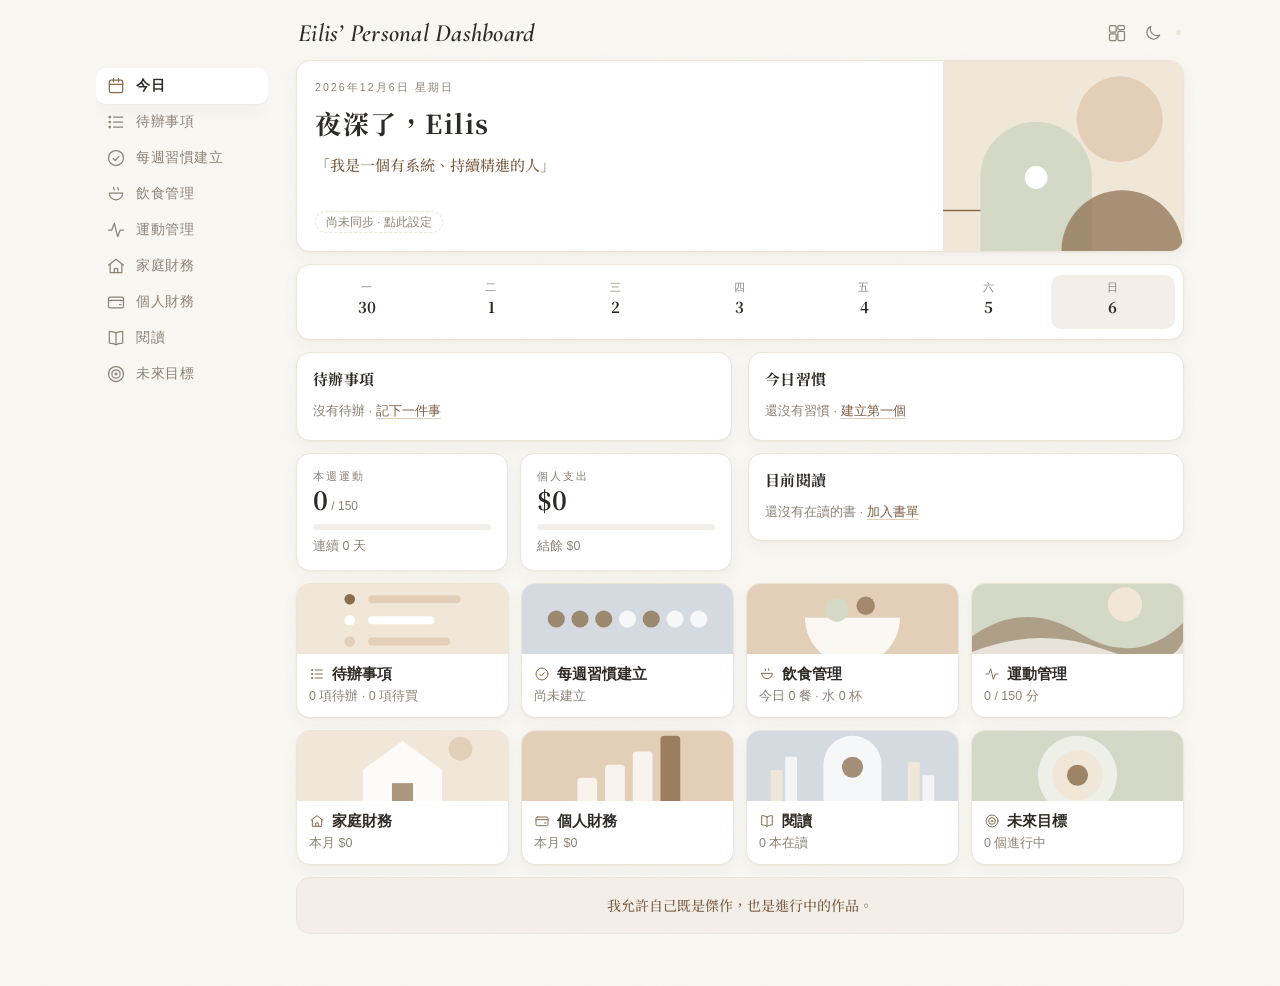
==== commit f2315076: "v1.8.0: draggable, per-page customizable block layout Co-Authored-By: Claude Opus 5.5 <noreply@anthr" ====
--- a/docs/index.html
+++ b/docs/index.html
@@ -10,7 +10,7 @@
 <div id="shell">
   <nav id="tabs"></nav>
   <div id="content">
-    <header><div class="brand"><h1>Eilis’ Personal Dashboard</h1></div><span style="display:flex;align-items:center"><button id="theme" title="切換淺色／深色" aria-label="切換淺色／深色"></button><span id="sync" title="點擊立即同步">●</span></span></header>
+    <header><div class="brand"><h1>Eilis’ Personal Dashboard</h1></div><span style="display:flex;align-items:center"><button id="layoutBtn" class="hbtn" title="編輯版面" aria-label="編輯版面"></button><button id="theme" class="hbtn" title="切換淺色／深色" aria-label="切換淺色／深色"></button><span id="sync" title="點擊立即同步">●</span></span></header>
     <main id="view"></main>
   </div>
 </div>
--- a/docs/style.css
+++ b/docs/style.css
@@ -16,7 +16,7 @@
 h2{font-size:15px;margin:0 0 10px;font-weight:700;letter-spacing:.03em}
 .eyebrow{font-size:10.5px;letter-spacing:.2em;text-transform:uppercase;color:var(--mut)}
 .ptitle{margin:2px 2px 12px}.ptitle h2{font-size:24px;margin:0}.ptitle .eyebrow{font:italic 500 14px "Cormorant Garamond",serif;letter-spacing:.04em;text-transform:none}
-#theme{background:none;border:0;color:var(--mut);cursor:pointer;padding:4px;margin-right:10px;display:inline-flex}
+.hbtn{background:none;border:0;color:var(--mut);cursor:pointer;padding:4px;margin-right:8px;display:inline-flex;border-radius:8px}.hbtn.on{color:var(--btntx);background:var(--ac)}
 #sync{cursor:pointer;color:var(--line);font-size:12px}#sync.ok{color:var(--ok)}#sync.err{color:var(--bad)}
 .ic{width:20px;height:20px;flex:none}
 .card{background:var(--card);border:1px solid var(--line);border-radius:14px;padding:14px 16px;margin-bottom:12px;box-shadow:var(--shadow)}
@@ -52,6 +52,25 @@
 .dash{display:grid;grid-template-columns:1fr;gap:0}.dc,.dr{min-width:0}
 .book{display:flex;gap:12px;align-items:center}.cover{width:44px;height:62px;border-radius:2px 6px 6px 2px;background:var(--cocoa);color:var(--card);font:700 10.5px/1.25 "Noto Serif TC",serif;padding:6px;display:flex;align-items:flex-end;box-shadow:inset 3px 0 0 rgba(0,0,0,.12)}
 .quote{text-align:center;font:500 14px/1.9 "Noto Serif TC",serif;color:var(--link);cursor:pointer;background:var(--soft);box-shadow:none}
+/* 分段切換、摘錄、曼陀羅 */
+.seg{display:flex;gap:6px;overflow-x:auto;margin:0 0 12px;scrollbar-width:none}.seg::-webkit-scrollbar{display:none}
+.seg button{flex:none;padding:6px 14px;border-radius:99px;border:1px solid var(--line);background:var(--card);color:var(--mut);font:inherit;font-size:13px;cursor:pointer}.seg button.on{background:var(--ac);color:var(--btntx);border-color:var(--ac)}
+details.card summary{list-style:none}details.card summary::-webkit-details-marker{display:none}details.card summary::after{content:"＋";float:right;color:var(--mut)}details.card[open] summary::after{content:"－"}
+.qt{margin:0 0 8px;padding-left:12px;border-left:3px solid var(--clay);font:500 15.5px/1.8 "Noto Serif TC",serif}
+.mand{display:grid;grid-template-columns:repeat(3,1fr);gap:6px}
+.mc{aspect-ratio:1;border:1px solid var(--line);border-radius:10px;background:var(--bg);display:flex;align-items:center;justify-content:center;text-align:center;padding:4px;font-size:13px;line-height:1.35;cursor:pointer;overflow:hidden;word-break:break-word}
+.mc.sub{background:var(--sand)}.mc.ctr{background:var(--clay);font-weight:700}.mc.core{background:var(--cocoa);color:var(--card);font:700 14px/1.35 "Noto Serif TC",serif}
+.mand9{display:grid;grid-template-columns:repeat(3,1fr);gap:8px}.mand.mini{gap:2px}.mand.mini .mc{font-size:8px;border-radius:4px;padding:1px;line-height:1.15}
+.m9{display:none}@media(min-width:700px){.m9{display:block}.mand{max-width:520px;margin:auto}.mand9 .mand{max-width:none}}
+/* 購物清單四象限 */
+.quad{display:grid;grid-template-columns:1fr;gap:12px;margin-bottom:12px}.quad .card{margin:0;border-top:3px solid var(--line)}
+.quad .q-need{border-top-color:var(--cocoa)}.quad .q-want{border-top-color:var(--sage)}.quad .q-u{background:var(--soft)}
+@media(min-width:700px){.quad{grid-template-columns:1fr 1fr}}
+/* 知識小卡（索引卡樣式） */
+.kgrid{display:grid;grid-template-columns:1fr;gap:10px}@media(min-width:760px){.kgrid{grid-template-columns:1fr 1fr}}
+.kcard{background:var(--card);border:1px solid var(--line);border-radius:6px;padding:12px 14px 10px;box-shadow:var(--shadow);background-image:repeating-linear-gradient(transparent,transparent 25px,var(--soft) 25px,var(--soft) 26px);background-position:0 40px}
+.kh{display:flex;justify-content:space-between;align-items:flex-start;gap:8px;border-bottom:1.5px solid var(--clay);padding-bottom:6px;margin-bottom:8px}.kh b{font:700 15.5px/1.4 "Noto Serif TC",serif}.kh span{flex:none;white-space:nowrap}
+.kcard pre{line-height:26px;font-size:14px}.kf{display:flex;justify-content:space-between;gap:8px;margin-top:8px;font-size:11.5px;color:var(--mut)}
 /* 習慣／喝水的圓形打勾格 */
 .hw{display:flex;gap:6px;flex-wrap:wrap}
 .hc{width:34px;height:34px;border-radius:50%;border:1.5px solid var(--line);background:var(--bg);color:var(--mut);padding:0;cursor:pointer;font:inherit;display:flex;align-items:center;justify-content:center}
@@ -72,3 +91,16 @@
   nav button{flex:none;flex-direction:row;gap:10px;width:100%;text-align:left;padding:8px 10px;font-size:13.5px;letter-spacing:.04em;border-radius:10px;color:var(--mut)}
   nav button.on{background:var(--card);box-shadow:var(--shadow);color:var(--tx)}
 }
+
+/* 可拖曳的版面區塊 */
+.blk{position:relative;min-width:0}
+#view.two{display:grid;grid-template-columns:1fr;column-gap:16px;align-items:start}
+@media(min-width:1000px){#view.two{grid-template-columns:1fr 1fr}#view.two>.full{grid-column:1/-1}}
+.editing .blk{outline:1.5px dashed var(--bar);outline-offset:2px;border-radius:14px;margin:14px 0 24px}
+.blk.dragging{opacity:.5}
+.grip{display:none;position:absolute;top:-14px;right:10px;z-index:3;background:var(--ac);color:var(--btntx);border-radius:99px;align-items:center;overflow:hidden;box-shadow:var(--shadow);font-size:12.5px}
+.editing .grip{display:flex}
+.grip button{background:none;border:0;color:inherit;font:inherit;padding:4px 11px;cursor:pointer}
+.grip-h{padding:4px 12px;cursor:grab;touch-action:none;user-select:none;-webkit-user-select:none;border-left:1px solid rgba(128,128,128,.4);border-right:1px solid rgba(128,128,128,.4)}
+.editbar{display:flex;justify-content:space-between;align-items:center;gap:10px;flex-wrap:wrap;background:var(--soft);border:1px solid var(--line);border-radius:12px;padding:8px 12px;margin-bottom:14px;font-size:12.5px;color:var(--mut)}
+.editbar button{background:var(--card);border:1px solid var(--line);border-radius:99px;padding:4px 12px;font:inherit;color:var(--tx);cursor:pointer;margin-left:6px}
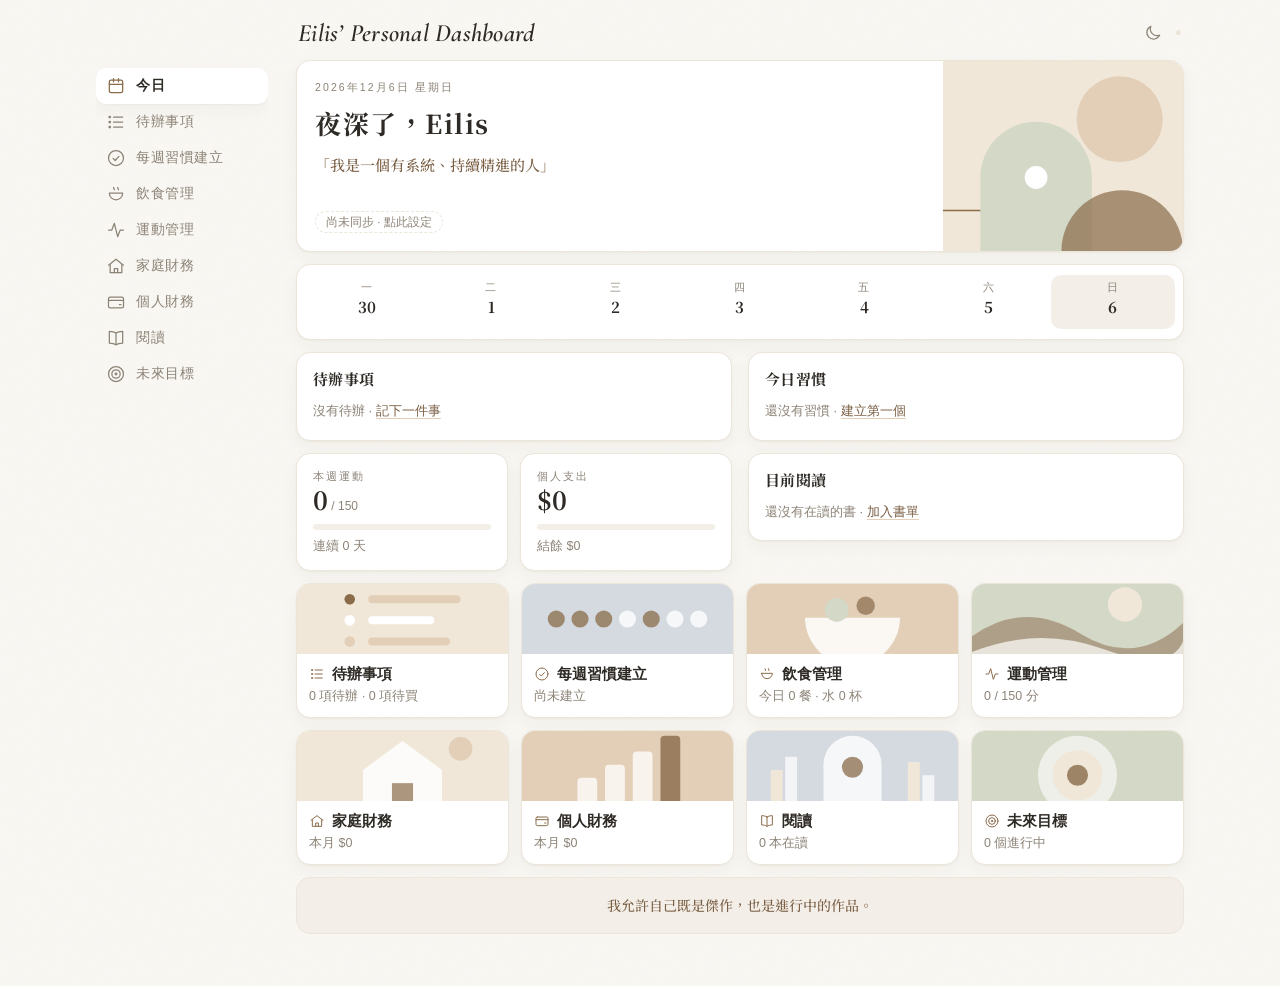
==== commit 633ca706: "v1.13.0: meal logging with AI calorie estimates (text + photo via Claude API); drag by block top edg" ====
--- a/docs/index.html
+++ b/docs/index.html
@@ -3,14 +3,15 @@
 <meta charset="utf-8"><meta name="viewport" content="width=device-width,initial-scale=1,viewport-fit=cover">
 <meta name="theme-color" content="#FAF8F4">
 <meta name="apple-mobile-web-app-capable" content="yes"><meta name="apple-mobile-web-app-status-bar-style" content="default">
-<link rel="manifest" href="manifest.json"><link rel="apple-touch-icon" href="icon.svg">
+<meta name="apple-mobile-web-app-title" content="Eilis">
+<link rel="manifest" href="manifest.json"><link rel="apple-touch-icon" href="apple-touch-icon.png"><link rel="icon" type="image/svg+xml" href="icon.svg">
 <title>Eilis’ Personal Dashboard</title><link rel="preconnect" href="https://fonts.googleapis.com"><link href="https://fonts.googleapis.com/css2?family=Cormorant+Garamond:ital,wght@0,600;1,500;1,600&family=Noto+Serif+TC:wght@500;700&display=swap" rel="stylesheet"><link rel="stylesheet" href="style.css"></head>
 <body>
 <script>document.documentElement.dataset.theme=localStorage.getItem("lh_theme")||"light"</script>
 <div id="shell">
   <nav id="tabs"></nav>
   <div id="content">
-    <header><div class="brand"><h1>Eilis’ Personal Dashboard</h1></div><span style="display:flex;align-items:center"><button id="layoutBtn" class="hbtn" title="編輯版面" aria-label="編輯版面"></button><button id="theme" class="hbtn" title="切換淺色／深色" aria-label="切換淺色／深色"></button><span id="sync" title="點擊立即同步">●</span></span></header>
+    <header><div class="brand"><h1>Eilis’ Personal Dashboard</h1></div><span style="display:flex;align-items:center"><button id="theme" class="hbtn" title="切換淺色／深色" aria-label="切換淺色／深色"></button><span id="sync" title="點擊立即同步">●</span></span></header>
     <main id="view"></main>
   </div>
 </div>
--- a/docs/style.css
+++ b/docs/style.css
@@ -96,11 +96,17 @@
 .blk{position:relative;min-width:0}
 #view.two{display:grid;grid-template-columns:1fr;column-gap:16px;align-items:start}
 @media(min-width:1000px){#view.two{grid-template-columns:1fr 1fr}#view.two>.full{grid-column:1/-1}}
-.editing .blk{outline:1.5px dashed var(--bar);outline-offset:2px;border-radius:14px;margin:14px 0 24px}
 .blk.dragging{opacity:.5}
-.grip{display:none;position:absolute;top:-14px;right:10px;z-index:3;background:var(--ac);color:var(--btntx);border-radius:99px;align-items:center;overflow:hidden;box-shadow:var(--shadow);font-size:12.5px}
-.editing .grip{display:flex}
-.grip button{background:none;border:0;color:inherit;font:inherit;padding:4px 11px;cursor:pointer}
-.grip-h{padding:4px 12px;cursor:grab;touch-action:none;user-select:none;-webkit-user-select:none;border-left:1px solid rgba(128,128,128,.4);border-right:1px solid rgba(128,128,128,.4)}
-.editbar{display:flex;justify-content:space-between;align-items:center;gap:10px;flex-wrap:wrap;background:var(--soft);border:1px solid var(--line);border-radius:12px;padding:8px 12px;margin-bottom:14px;font-size:12.5px;color:var(--mut)}
-.editbar button{background:var(--card);border:1px solid var(--line);border-radius:99px;padding:4px 12px;font:inherit;color:var(--tx);cursor:pointer;margin-left:6px}
+/* 拖曳區：每個區塊上緣一條看不見的橫條（沒有圖示）；滑鼠移上去游標會變成抓取 */
+.grip{position:absolute;top:-5px;left:0;right:0;height:11px;z-index:3;cursor:grab;touch-action:none;user-select:none;-webkit-user-select:none}
+.blk.dragging .grip{cursor:grabbing}
+
+dialog{border:1px solid var(--line);border-radius:16px;background:var(--card);color:var(--tx);padding:18px;width:min(92vw,420px);box-shadow:0 20px 60px rgba(40,30,20,.25)}
+dialog::backdrop{background:rgba(40,30,20,.35)}
+
+/* 一週長條圖 */
+.bars{display:grid;grid-template-columns:repeat(7,1fr);gap:6px;height:128px;margin-top:4px}
+.bars div{display:flex;flex-direction:column;justify-content:flex-end;align-items:center;height:100%;font-size:10.5px;color:var(--mut);min-width:0}
+.bars span{margin-bottom:3px;white-space:nowrap}.bars small{margin-top:5px;font-size:10.5px}
+.bars i{display:block;width:62%;max-width:28px;background:var(--clay);border-radius:5px 5px 2px 2px;min-height:2px}.bars .td i{background:var(--cocoa)}.bars .td small{color:var(--tx);font-weight:700}
+.mealpv{display:block;max-width:100%;max-height:220px;border-radius:10px;margin:6px 0}.mealpv[hidden]{display:none}
